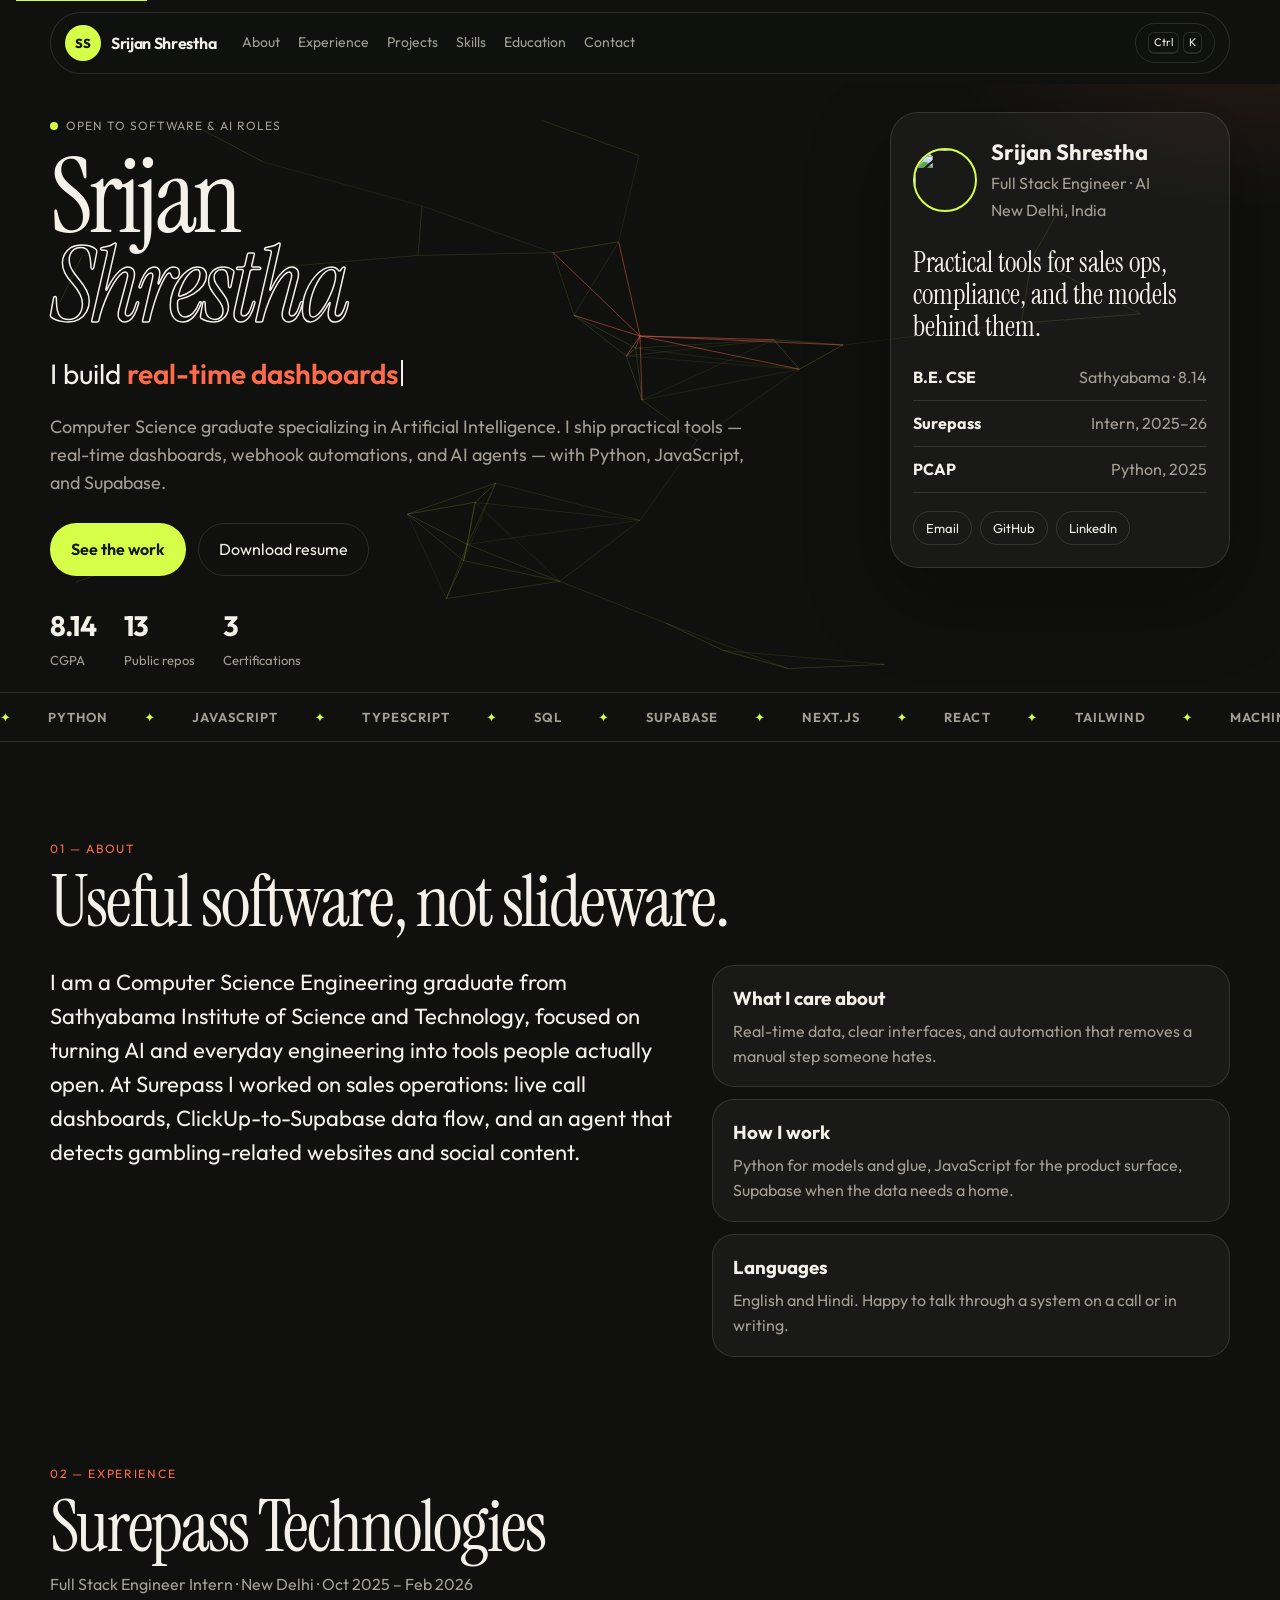
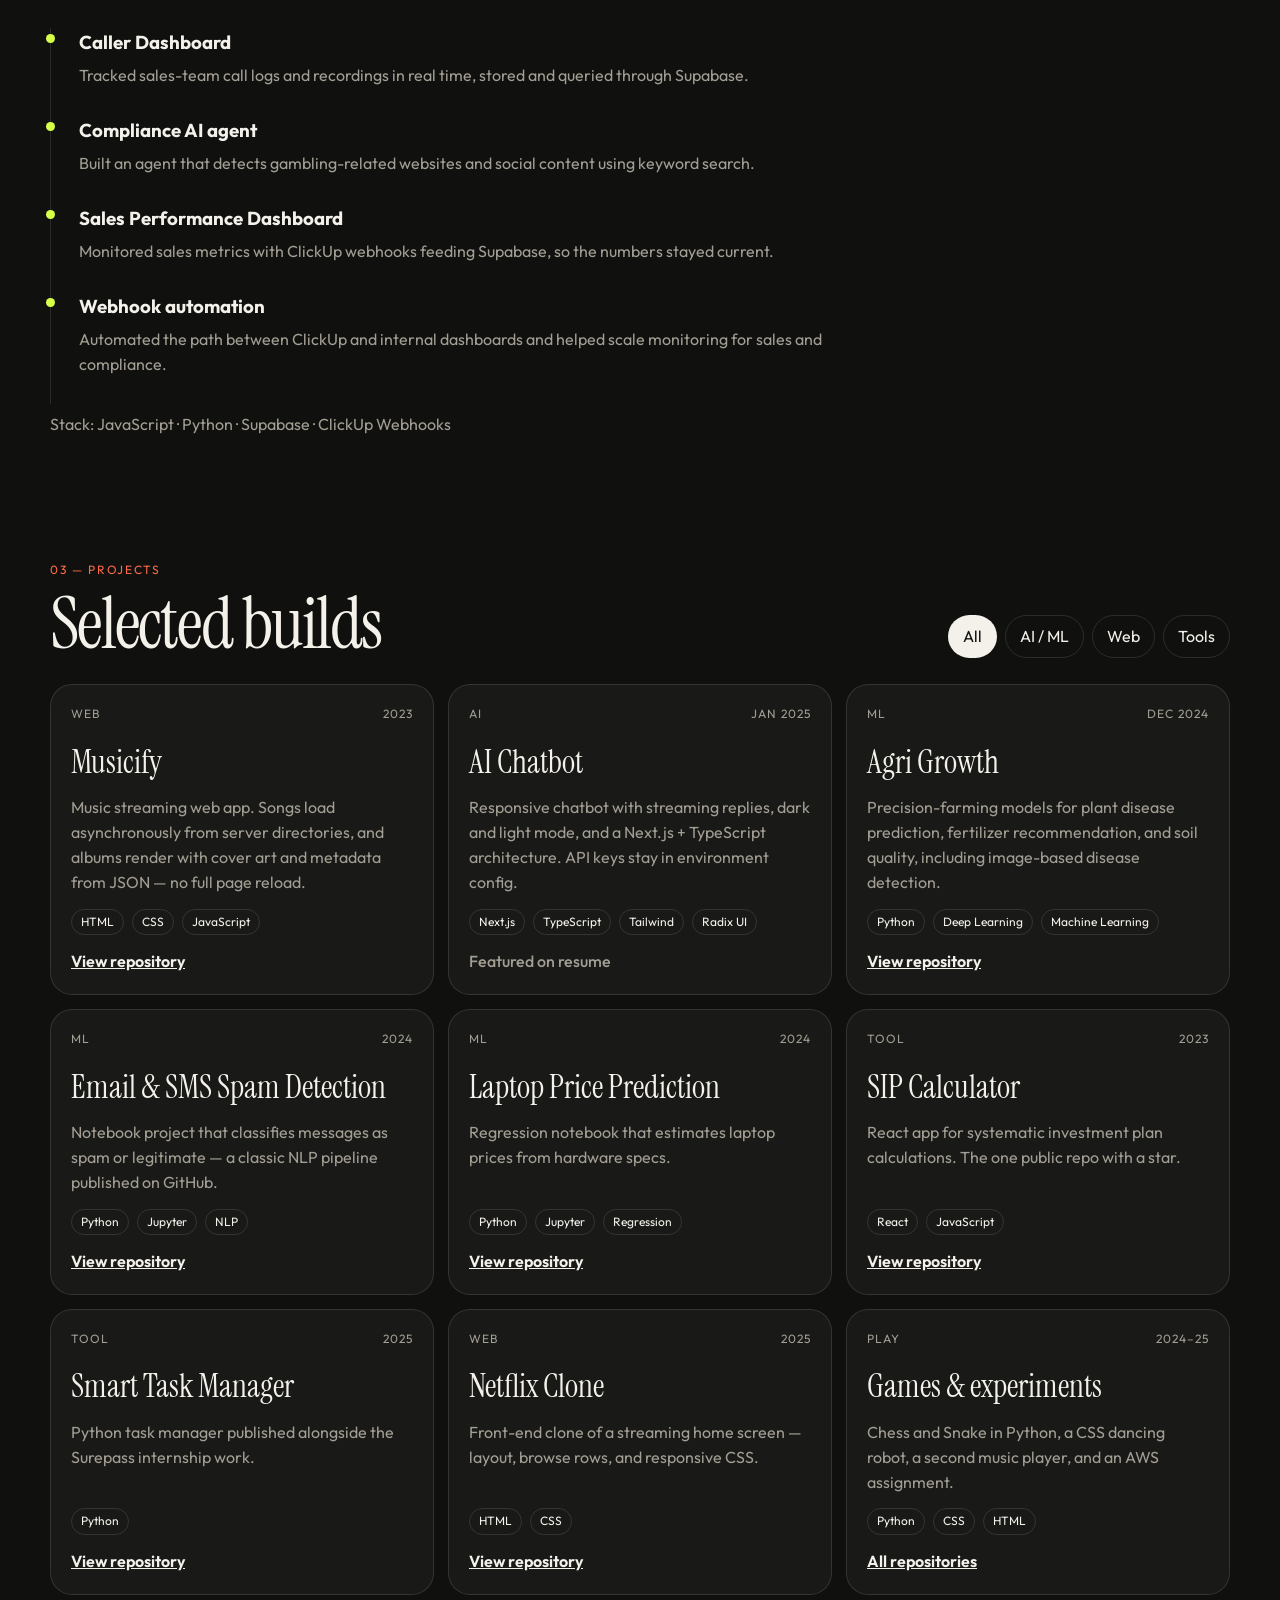
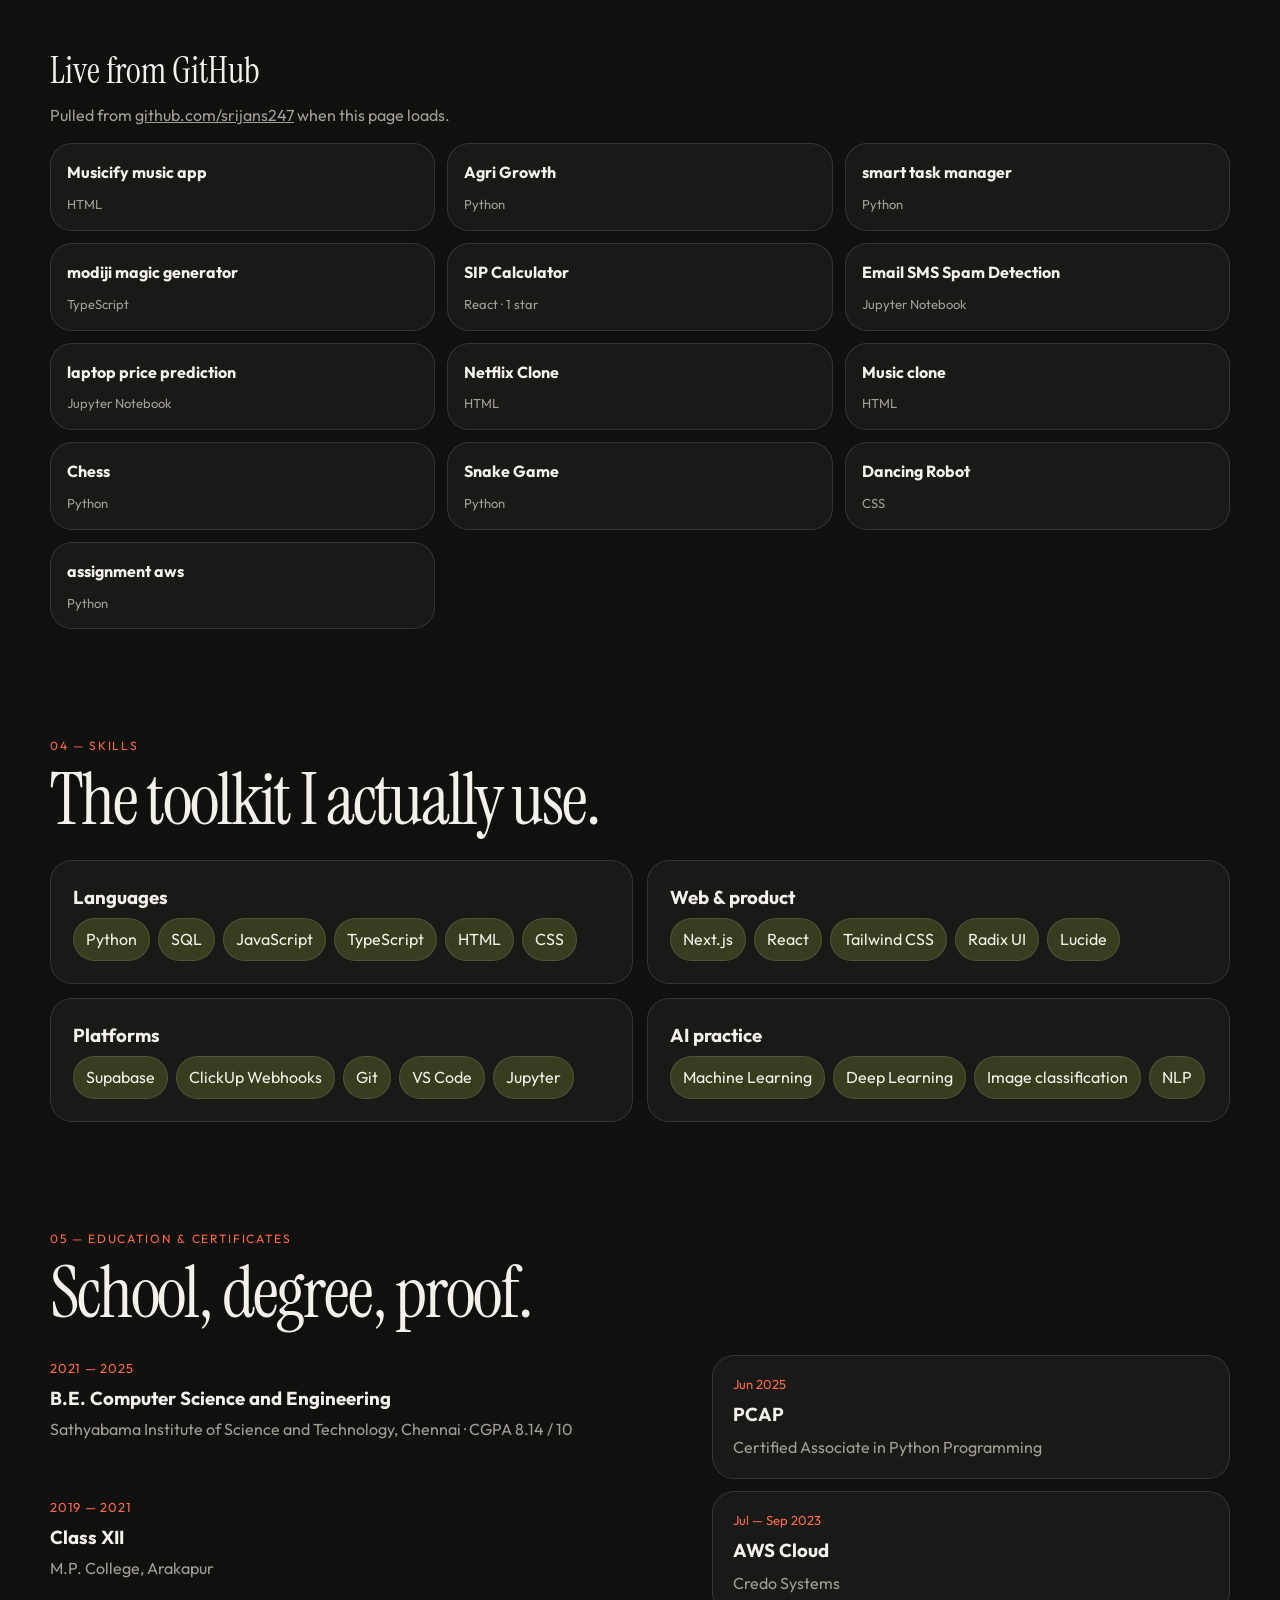
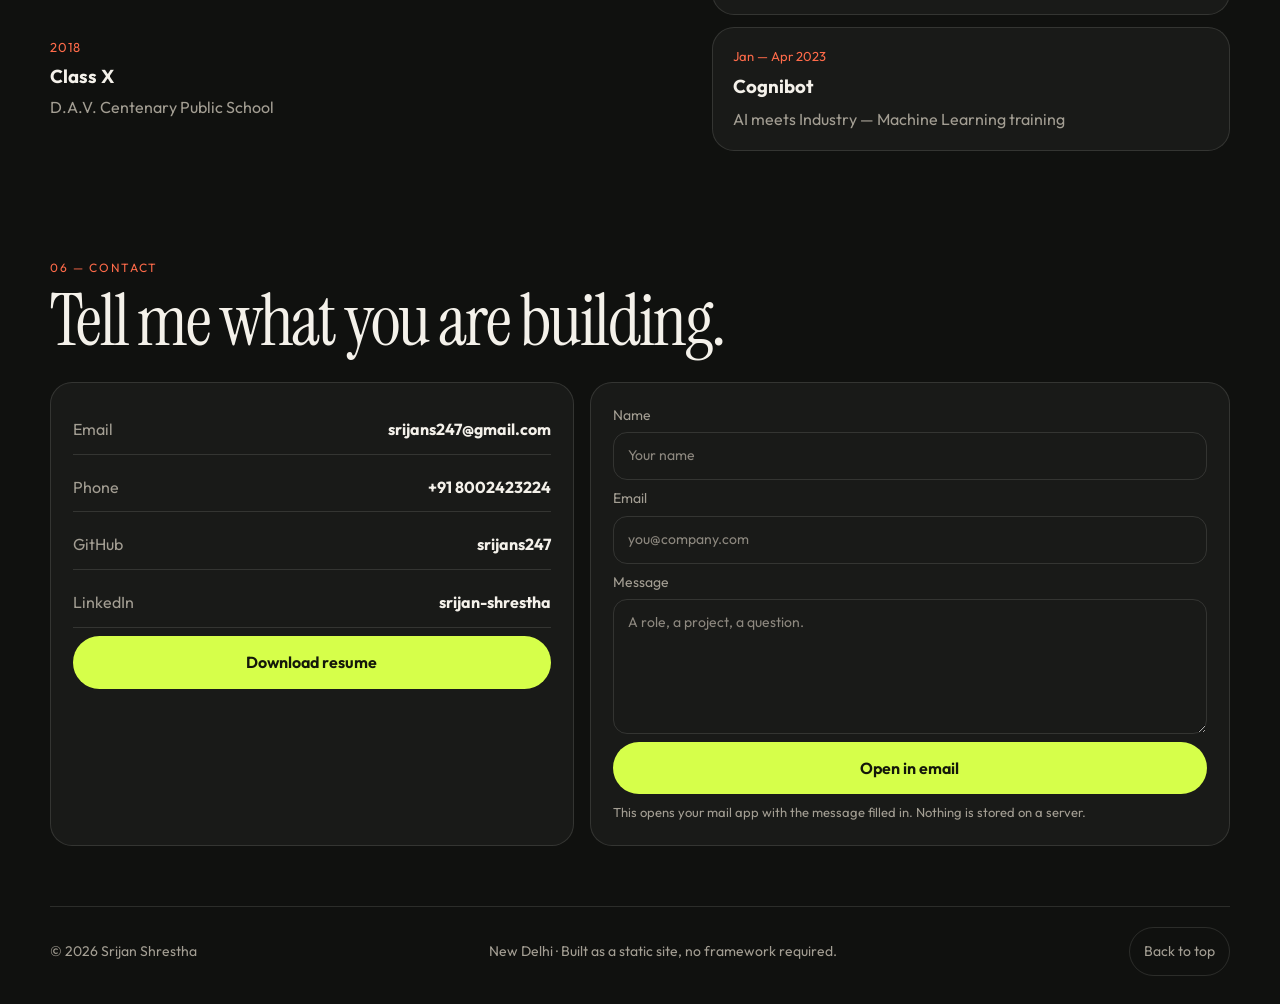
==== index.html @ e581939f "first commit" ====
<!DOCTYPE html>
<html lang="en" data-theme="dark">
  <head>
    <meta charset="UTF-8" />
    <meta name="viewport" content="width=device-width, initial-scale=1.0" />
    <meta
      name="description"
      content="Srijan Shrestha — Computer Science engineer specializing in AI, full-stack tools, and real-time dashboards. Portfolio, projects, and resume."
    />
    <meta name="author" content="Srijan Shrestha" />
    <meta property="og:title" content="Srijan Shrestha — Engineer & AI Builder" />
    <meta
      property="og:description"
      content="Full-stack intern at Surepass. AI tools, dashboards, and practical software."
    />
    <meta property="og:image" content="https://avatars.githubusercontent.com/u/121110633?v=4" />
    <title>Srijan Shrestha — Engineer & AI Builder</title>
    <link rel="icon" href="data:image/svg+xml,%3Csvg xmlns='http://www.w3.org/2000/svg' viewBox='0 0 64 64'%3E%3Crect width='64' height='64' rx='14' fill='%23111418'/%3E%3Ctext x='32' y='42' text-anchor='middle' font-family='Georgia' font-size='28' fill='%23d6ff4a'%3ESS%3C/text%3E%3C/svg%3E" />
    <link rel="preconnect" href="https://fonts.googleapis.com" />
    <link rel="preconnect" href="https://fonts.gstatic.com" crossorigin />
    <link
      href="https://fonts.googleapis.com/css2?family=Instrument+Serif:ital@0;1&family=Outfit:wght@300;400;500;600;700;800&display=swap"
      rel="stylesheet"
    />
    <link rel="stylesheet" href="style.css" />
  </head>
  <body>
    <div class="progress" id="progress" aria-hidden="true"></div>
    <a class="skip" href="#main">Skip to content</a>

    <header class="site-header">
    <div class="nav" id="nav">
      <a class="brand" href="#top" data-magnetic>
        <span class="brand-mark">SS</span>
        <span>Srijan Shrestha</span>
      </a>
      <button class="menu-btn" id="menuBtn" aria-expanded="false" aria-controls="navLinks">
        <span></span><span></span><span></span>
        <span class="sr">Menu</span>
      </button>
      <nav class="nav-links" id="navLinks">
        <a href="#about">About</a>
        <a href="#experience">Experience</a>
        <a href="#projects">Projects</a>
        <a href="#skills">Skills</a>
        <a href="#education">Education</a>
        <a href="#contact">Contact</a>
      </nav>
      <div class="nav-actions">
        <button class="icon-btn kbd-btn" id="cmdBtn" type="button" aria-label="Open command palette">
          <kbd>Ctrl</kbd><kbd>K</kbd>
        </button>
      </div>
    </div>
    </header>

    <main id="main">
      <section class="hero" id="top">
        <canvas id="field" aria-hidden="true"></canvas>
        <div class="hero-copy">
          <p class="eyebrow"><span class="pulse"></span> Open to software &amp; AI roles</p>
          <h1>
            <span class="line">Srijan</span>
            <span class="line outline">Shrestha</span>
          </h1>
          <p class="role">
            I build <span id="typed" class="typed"></span><span class="caret" aria-hidden="true"></span>
          </p>
          <p class="lede">
            Computer Science graduate specializing in Artificial Intelligence. I ship practical tools —
            real-time dashboards, webhook automations, and AI agents — with Python, JavaScript, and Supabase.
          </p>
          <div class="hero-cta">
            <a class="btn primary" href="#projects" data-magnetic>See the work</a>
            <a class="btn ghost" href="Srijan_Shrestha_Resume.pdf" download data-magnetic>Download resume</a>
          </div>
          <ul class="hero-meta">
            <li><strong data-count="8.14" data-decimals="2">8.14</strong><span>CGPA</span></li>
            <li><strong data-count="13">13</strong><span>Public repos</span></li>
            <li><strong data-count="3">3</strong><span>Certifications</span></li>
          </ul>
        </div>
        <aside class="hero-card tilt" data-tilt>
          <div class="id-row">
            <img
              src="https://avatars.githubusercontent.com/u/121110633?v=4"
              alt=""
              width="64"
              height="64"
            />
            <div>
              <p class="id-name">Srijan Shrestha</p>
              <p class="id-role">Full Stack Engineer · AI</p>
              <p class="id-loc">New Delhi, India</p>
            </div>
          </div>
          <p class="pull">Practical tools for sales ops, compliance, and the models behind them.</p>
          <ul class="mini-stats">
            <li><b>B.E. CSE</b><span>Sathyabama · 8.14</span></li>
            <li><b>Surepass</b><span>Intern, 2025–26</span></li>
            <li><b>PCAP</b><span>Python, 2025</span></li>
          </ul>
          <div class="id-links">
            <a href="mailto:srijans247@gmail.com">Email</a>
            <a href="https://github.com/srijans247" target="_blank" rel="noopener noreferrer">GitHub</a>
            <a href="https://www.linkedin.com/in/srijan-shrestha-77990b210" target="_blank" rel="noopener noreferrer">LinkedIn</a>
          </div>
        </aside>
      </section>

      <div class="marquee" aria-hidden="true">
        <div class="marquee-track">
          <span>Python</span><span>JavaScript</span><span>TypeScript</span><span>SQL</span>
          <span>Supabase</span><span>Next.js</span><span>React</span><span>Tailwind</span>
          <span>Machine Learning</span><span>ClickUp Webhooks</span><span>Git</span>
          <span>Python</span><span>JavaScript</span><span>TypeScript</span><span>SQL</span>
          <span>Supabase</span><span>Next.js</span><span>React</span><span>Tailwind</span>
          <span>Machine Learning</span><span>ClickUp Webhooks</span><span>Git</span>
        </div>
      </div>

      <section class="section" id="about">
        <div class="section-head">
          <p class="kicker">01 — About</p>
          <h2>Useful software, not slideware.</h2>
        </div>
        <div class="about-grid">
          <p class="about-lead reveal">
            I am a Computer Science Engineering graduate from Sathyabama Institute of Science and Technology,
            focused on turning AI and everyday engineering into tools people actually open. At Surepass I worked
            on sales operations: live call dashboards, ClickUp-to-Supabase data flow, and an agent that detects
            gambling-related websites and social content.
          </p>
          <div class="about-facts">
            <article class="fact reveal">
              <h3>What I care about</h3>
              <p>Real-time data, clear interfaces, and automation that removes a manual step someone hates.</p>
            </article>
            <article class="fact reveal">
              <h3>How I work</h3>
              <p>Python for models and glue, JavaScript for the product surface, Supabase when the data needs a home.</p>
            </article>
            <article class="fact reveal">
              <h3>Languages</h3>
              <p>English and Hindi. Happy to talk through a system on a call or in writing.</p>
            </article>
          </div>
        </div>
      </section>

      <section class="section" id="experience">
        <div class="section-head">
          <p class="kicker">02 — Experience</p>
          <h2>Surepass Technologies</h2>
          <p class="sub">Full Stack Engineer Intern · New Delhi · Oct 2025 – Feb 2026</p>
        </div>
        <ol class="timeline">
          <li class="reveal">
            <span class="dot"></span>
            <h3>Caller Dashboard</h3>
            <p>Tracked sales-team call logs and recordings in real time, stored and queried through Supabase.</p>
          </li>
          <li class="reveal">
            <span class="dot"></span>
            <h3>Compliance AI agent</h3>
            <p>Built an agent that detects gambling-related websites and social content using keyword search.</p>
          </li>
          <li class="reveal">
            <span class="dot"></span>
            <h3>Sales Performance Dashboard</h3>
            <p>Monitored sales metrics with ClickUp webhooks feeding Supabase, so the numbers stayed current.</p>
          </li>
          <li class="reveal">
            <span class="dot"></span>
            <h3>Webhook automation</h3>
            <p>Automated the path between ClickUp and internal dashboards and helped scale monitoring for sales and compliance.</p>
          </li>
        </ol>
        <p class="stack-line reveal">Stack: JavaScript · Python · Supabase · ClickUp Webhooks</p>
      </section>

      <section class="section" id="projects">
        <div class="section-head row">
          <div>
            <p class="kicker">03 — Projects</p>
            <h2>Selected builds</h2>
          </div>
          <div class="filters" role="group" aria-label="Filter projects">
            <button class="chip active" data-filter="all" type="button" aria-pressed="true">All</button>
            <button class="chip" data-filter="ai" type="button" aria-pressed="false">AI / ML</button>
            <button class="chip" data-filter="web" type="button" aria-pressed="false">Web</button>
            <button class="chip" data-filter="tools" type="button" aria-pressed="false">Tools</button>
          </div>
        </div>
        <div class="project-grid" id="projectGrid">
          <article class="project tilt reveal" data-tilt data-tags="web" data-title="Musicify">
            <div class="project-top">
              <span class="tag">Web</span>
              <span class="year">2023</span>
            </div>
            <h3>Musicify</h3>
            <p>Music streaming web app. Songs load asynchronously from server directories, and albums render with cover art and metadata from JSON — no full page reload.</p>
            <ul class="pills"><li>HTML</li><li>CSS</li><li>JavaScript</li></ul>
            <a class="text-link" href="https://github.com/srijans247/Musicify-music-app" target="_blank" rel="noopener noreferrer">View repository</a>
          </article>
          <article class="project tilt reveal" data-tilt data-tags="ai web" data-title="AI Chatbot">
            <div class="project-top">
              <span class="tag">AI</span>
              <span class="year">Jan 2025</span>
            </div>
            <h3>AI Chatbot</h3>
            <p>Responsive chatbot with streaming replies, dark and light mode, and a Next.js + TypeScript architecture. API keys stay in environment config.</p>
            <ul class="pills"><li>Next.js</li><li>TypeScript</li><li>Tailwind</li><li>Radix UI</li></ul>
            <span class="text-link muted-link">Featured on resume</span>
          </article>
          <article class="project tilt reveal" data-tilt data-tags="ai" data-title="Agri Growth">
            <div class="project-top">
              <span class="tag">ML</span>
              <span class="year">Dec 2024</span>
            </div>
            <h3>Agri Growth</h3>
            <p>Precision-farming models for plant disease prediction, fertilizer recommendation, and soil quality, including image-based disease detection.</p>
            <ul class="pills"><li>Python</li><li>Deep Learning</li><li>Machine Learning</li></ul>
            <a class="text-link" href="https://github.com/srijans247/Agri-Growth" target="_blank" rel="noopener noreferrer">View repository</a>
          </article>
          <article class="project tilt reveal" data-tilt data-tags="ai" data-title="Spam Detection">
            <div class="project-top">
              <span class="tag">ML</span>
              <span class="year">2024</span>
            </div>
            <h3>Email &amp; SMS Spam Detection</h3>
            <p>Notebook project that classifies messages as spam or legitimate — a classic NLP pipeline published on GitHub.</p>
            <ul class="pills"><li>Python</li><li>Jupyter</li><li>NLP</li></ul>
            <a class="text-link" href="https://github.com/srijans247/Email-SMS-Spam-Detection" target="_blank" rel="noopener noreferrer">View repository</a>
          </article>
          <article class="project tilt reveal" data-tilt data-tags="ai" data-title="Laptop Price Prediction">
            <div class="project-top">
              <span class="tag">ML</span>
              <span class="year">2024</span>
            </div>
            <h3>Laptop Price Prediction</h3>
            <p>Regression notebook that estimates laptop prices from hardware specs.</p>
            <ul class="pills"><li>Python</li><li>Jupyter</li><li>Regression</li></ul>
            <a class="text-link" href="https://github.com/srijans247/laptop-price-prediction" target="_blank" rel="noopener noreferrer">View repository</a>
          </article>
          <article class="project tilt reveal" data-tilt data-tags="tools web" data-title="SIP Calculator">
            <div class="project-top">
              <span class="tag">Tool</span>
              <span class="year">2023</span>
            </div>
            <h3>SIP Calculator</h3>
            <p>React app for systematic investment plan calculations. The one public repo with a star.</p>
            <ul class="pills"><li>React</li><li>JavaScript</li></ul>
            <a class="text-link" href="https://github.com/srijans247/SIP-Calculator" target="_blank" rel="noopener noreferrer">View repository</a>
          </article>
          <article class="project tilt reveal" data-tilt data-tags="tools" data-title="Smart Task Manager">
            <div class="project-top">
              <span class="tag">Tool</span>
              <span class="year">2025</span>
            </div>
            <h3>Smart Task Manager</h3>
            <p>Python task manager published alongside the Surepass internship work.</p>
            <ul class="pills"><li>Python</li></ul>
            <a class="text-link" href="https://github.com/srijans247/smart-task-manager" target="_blank" rel="noopener noreferrer">View repository</a>
          </article>
          <article class="project tilt reveal" data-tilt data-tags="web" data-title="Netflix Clone">
            <div class="project-top">
              <span class="tag">Web</span>
              <span class="year">2025</span>
            </div>
            <h3>Netflix Clone</h3>
            <p>Front-end clone of a streaming home screen — layout, browse rows, and responsive CSS.</p>
            <ul class="pills"><li>HTML</li><li>CSS</li></ul>
            <a class="text-link" href="https://github.com/srijans247/Netflix-Clone" target="_blank" rel="noopener noreferrer">View repository</a>
          </article>
          <article class="project tilt reveal" data-tilt data-tags="web tools" data-title="More builds">
            <div class="project-top">
              <span class="tag">Play</span>
              <span class="year">2024–25</span>
            </div>
            <h3>Games &amp; experiments</h3>
            <p>Chess and Snake in Python, a CSS dancing robot, a second music player, and an AWS assignment.</p>
            <ul class="pills"><li>Python</li><li>CSS</li><li>HTML</li></ul>
            <a class="text-link" href="https://github.com/srijans247?tab=repositories" target="_blank" rel="noopener noreferrer">All repositories</a>
          </article>
        </div>

        <div class="live-head">
          <h3>Live from GitHub</h3>
          <p>Pulled from <a href="https://github.com/srijans247" target="_blank" rel="noopener noreferrer">github.com/srijans247</a> when this page loads.</p>
        </div>
        <div class="repo-grid" id="repoGrid" aria-live="polite">
          <p class="repo-status">Loading repositories…</p>
        </div>
      </section>

      <section class="section" id="skills">
        <div class="section-head">
          <p class="kicker">04 — Skills</p>
          <h2>The toolkit I actually use.</h2>
        </div>
        <div class="skill-groups">
          <article class="skill-card reveal">
            <h3>Languages</h3>
            <div class="skill-cloud">
              <span>Python</span><span>SQL</span><span>JavaScript</span><span>TypeScript</span><span>HTML</span><span>CSS</span>
            </div>
          </article>
          <article class="skill-card reveal">
            <h3>Web &amp; product</h3>
            <div class="skill-cloud">
              <span>Next.js</span><span>React</span><span>Tailwind CSS</span><span>Radix UI</span><span>Lucide</span>
            </div>
          </article>
          <article class="skill-card reveal">
            <h3>Platforms</h3>
            <div class="skill-cloud">
              <span>Supabase</span><span>ClickUp Webhooks</span><span>Git</span><span>VS Code</span><span>Jupyter</span>
            </div>
          </article>
          <article class="skill-card reveal">
            <h3>AI practice</h3>
            <div class="skill-cloud">
              <span>Machine Learning</span><span>Deep Learning</span><span>Image classification</span><span>NLP</span>
            </div>
          </article>
        </div>
      </section>

      <section class="section" id="education">
        <div class="section-head">
          <p class="kicker">05 — Education &amp; certificates</p>
          <h2>School, degree, proof.</h2>
        </div>
        <div class="edu-layout">
          <ol class="edu-list">
            <li class="reveal">
              <span>2021 — 2025</span>
              <h3>B.E. Computer Science and Engineering</h3>
              <p>Sathyabama Institute of Science and Technology, Chennai · CGPA 8.14 / 10</p>
            </li>
            <li class="reveal">
              <span>2019 — 2021</span>
              <h3>Class XII</h3>
              <p>M.P. College, Arakapur</p>
            </li>
            <li class="reveal">
              <span>2018</span>
              <h3>Class X</h3>
              <p>D.A.V. Centenary Public School</p>
            </li>
          </ol>
          <div class="certs">
            <article class="cert reveal">
              <p>Jun 2025</p>
              <h3>PCAP</h3>
              <p>Certified Associate in Python Programming</p>
            </article>
            <article class="cert reveal">
              <p>Jul — Sep 2023</p>
              <h3>AWS Cloud</h3>
              <p>Credo Systems</p>
            </article>
            <article class="cert reveal">
              <p>Jan — Apr 2023</p>
              <h3>Cognibot</h3>
              <p>AI meets Industry — Machine Learning training</p>
            </article>
          </div>
        </div>
      </section>

      <section class="section contact" id="contact">
        <div class="section-head">
          <p class="kicker">06 — Contact</p>
          <h2>Tell me what you are building.</h2>
        </div>
        <div class="contact-grid">
          <div class="contact-card reveal">
            <a class="contact-row" href="mailto:srijans247@gmail.com">
              <span>Email</span>
              <strong>srijans247@gmail.com</strong>
            </a>
            <a class="contact-row" href="tel:+918002423224">
              <span>Phone</span>
              <strong>+91 8002423224</strong>
            </a>
            <a class="contact-row" href="https://github.com/srijans247" target="_blank" rel="noopener noreferrer">
              <span>GitHub</span>
              <strong>srijans247</strong>
            </a>
            <a class="contact-row" href="https://www.linkedin.com/in/srijan-shrestha-77990b210" target="_blank" rel="noopener noreferrer">
              <span>LinkedIn</span>
              <strong>srijan-shrestha</strong>
            </a>
            <a class="btn primary" href="Srijan_Shrestha_Resume.pdf" download>Download resume</a>
          </div>
          <form class="contact-form reveal" id="contactForm">
            <label>
              Name
              <input name="name" type="text" required autocomplete="name" placeholder="Your name" />
            </label>
            <label>
              Email
              <input name="email" type="email" required autocomplete="email" placeholder="you@company.com" />
            </label>
            <label>
              Message
              <textarea name="message" required rows="5" placeholder="A role, a project, a question."></textarea>
            </label>
            <button class="btn primary" type="submit">Open in email</button>
            <p class="form-note" id="formNote">This opens your mail app with the message filled in. Nothing is stored on a server.</p>
          </form>
        </div>
      </section>
    </main>

    <footer class="footer">
      <p>© <span id="year"></span> Srijan Shrestha</p>
      <p>New Delhi · Built as a static site, no framework required.</p>
      <button class="to-top" id="toTop" type="button">Back to top</button>
    </footer>

    <div class="palette" id="palette" hidden>
      <div class="palette-card" role="dialog" aria-modal="true" aria-label="Command palette">
        <input id="paletteInput" type="text" placeholder="Jump to a section or project…" autocomplete="off" />
        <ul id="paletteList"></ul>
        <p class="palette-hint"><kbd>↑</kbd><kbd>↓</kbd> move · <kbd>Enter</kbd> open · <kbd>Esc</kbd> close</p>
      </div>
    </div>

    <script src="script.js"></script>
  </body>
</html>
---- style.css ----
:root {
  --bg: #10110f;
  --bg-2: #181a16;
  --ink: #f4f1ea;
  --muted: #a39e93;
  --line: rgba(244, 241, 234, 0.12);
  --accent: #d6ff4a;
  --accent-ink: #14180a;
  --coral: #ff6b4a;
  --card: rgba(255, 255, 255, 0.04);
  --shadow: 0 30px 80px rgba(0, 0, 0, 0.35);
  --serif: "Instrument Serif", Georgia, serif;
  --sans: "Outfit", system-ui, sans-serif;
  --nav-h: 76px;
}

* { box-sizing: border-box; }
html { scroll-behavior: smooth; scroll-padding-top: 108px; }
body {
  margin: 0;
  background:
    radial-gradient(900px 500px at 10% -10%, rgba(214, 255, 74, 0.14), transparent 55%),
    radial-gradient(700px 420px at 100% 0%, rgba(255, 107, 74, 0.12), transparent 50%),
    var(--bg);
  color: var(--ink);
  font-family: var(--sans);
  line-height: 1.55;
}
img { max-width: 100%; display: block; }
a { color: inherit; }
button, input, textarea { font: inherit; color: inherit; }
.sr {
  position: absolute;
  width: 1px;
  height: 1px;
  overflow: hidden;
  clip: rect(0 0 0 0);
}

.skip {
  position: absolute;
  left: 16px;
  top: -40px;
  background: var(--accent);
  color: var(--accent-ink);
  padding: 8px 12px;
  z-index: 100;
}
.skip:focus { top: 12px; }

:focus-visible {
  outline: 2px solid var(--accent);
  outline-offset: 3px;
}

.progress {
  position: fixed;
  top: 0;
  left: 0;
  height: 3px;
  width: 0;
  background: linear-gradient(90deg, var(--accent), var(--coral));
  z-index: 80;
}

.site-header {
  position: sticky;
  top: 0;
  z-index: 40;
  background: #10110f;
  padding: 12px 0 10px;
}
.nav {
  position: relative;
  margin: 0 auto;
  width: min(1180px, calc(100% - 28px));
  display: flex;
  align-items: center;
  gap: 18px;
  padding: 10px 14px;
  border: 1px solid var(--line);
  border-radius: 999px;
  background: rgba(16, 17, 15, 0.94);
  -webkit-backdrop-filter: blur(16px);
  backdrop-filter: blur(16px);
}
.brand {
  display: flex;
  align-items: center;
  gap: 10px;
  text-decoration: none;
  font-weight: 650;
  letter-spacing: -0.02em;
}
.brand-mark {
  width: 36px;
  height: 36px;
  display: grid;
  place-items: center;
  border-radius: 50%;
  background: var(--accent);
  color: var(--accent-ink);
  font-weight: 800;
  font-size: 13px;
}
.nav-links {
  display: flex;
  gap: 18px;
  margin-left: 8px;
}
.nav-links a {
  text-decoration: none;
  color: var(--muted);
  font-size: 14px;
}
.nav-links a.active,
.nav-links a:hover { color: var(--ink); }
.nav-actions { margin-left: auto; display: flex; gap: 8px; align-items: center; }
.icon-btn, .menu-btn {
  border: 1px solid var(--line);
  background: transparent;
  border-radius: 999px;
  padding: 8px 12px;
  cursor: pointer;
}
.kbd-btn { display: flex; gap: 4px; }
kbd {
  font-family: var(--sans);
  font-size: 11px;
  border: 1px solid var(--line);
  border-bottom-width: 2px;
  border-radius: 6px;
  padding: 1px 5px;
}
.menu-btn {
  display: none;
  width: 42px;
  height: 42px;
  padding: 0;
  position: relative;
}
.menu-btn span:not(.sr) {
  position: absolute;
  left: 11px;
  right: 11px;
  height: 1.5px;
  background: var(--ink);
}
.menu-btn span:nth-child(1) { top: 15px; }
.menu-btn span:nth-child(2) { top: 20px; }
.menu-btn span:nth-child(3) { top: 25px; }

section[id] { scroll-margin-top: 108px; }
.hero {
  position: relative;
  width: min(1180px, calc(100% - 28px));
  margin: 28px auto 10px;
  display: grid;
  grid-template-columns: minmax(0, 1.25fr) minmax(260px, 340px);
  gap: 36px;
  align-items: start;
}
#field {
  position: absolute;
  inset: 0;
  width: 100%;
  height: 100%;
  z-index: 0;
  pointer-events: none;
}
.hero-copy { min-width: 0; }
.hero-copy, .hero-card { position: relative; z-index: 1; }
.eyebrow {
  display: inline-flex;
  align-items: center;
  gap: 8px;
  margin: 0 0 18px;
  color: var(--muted);
  letter-spacing: 0.08em;
  text-transform: uppercase;
  font-size: 12px;
}
.pulse {
  width: 8px;
  height: 8px;
  border-radius: 50%;
  background: var(--accent);
  box-shadow: 0 0 0 0 color-mix(in srgb, var(--accent) 70%, transparent);
  animation: ping 1.8s infinite;
}
@keyframes ping {
  70% { box-shadow: 0 0 0 10px transparent; }
  100% { box-shadow: 0 0 0 0 transparent; }
}
h1 {
  margin: 0;
  font-family: var(--serif);
  font-weight: 400;
  font-size: clamp(64px, 8.2vw, 124px);
  line-height: 0.84;
  letter-spacing: -0.04em;
}
h1 .line { display: block; }
h1 .outline {
  color: transparent;
  -webkit-text-stroke: 1.5px var(--ink);
  font-style: italic;
}
.role { font-size: clamp(20px, 2.4vw, 28px); margin: 22px 0 8px; min-height: 1.4em; }
.typed { color: var(--coral); font-weight: 600; }
.caret {
  display: inline-block;
  width: 2px;
  height: 0.9em;
  background: var(--ink);
  margin-left: 3px;
  transform: translateY(2px);
  animation: blink 1s steps(1) infinite;
}
@keyframes blink { 50% { opacity: 0; } }
.lede { max-width: 58ch; color: var(--muted); font-size: 18px; }
.hero-cta { display: flex; gap: 12px; flex-wrap: wrap; margin: 26px 0 28px; }
.btn {
  display: inline-flex;
  align-items: center;
  justify-content: center;
  text-decoration: none;
  border-radius: 999px;
  padding: 13px 20px;
  border: 1px solid var(--line);
  background: transparent;
  cursor: pointer;
  transition: transform 0.2s ease, background 0.2s ease;
}
.btn.primary { background: var(--accent); color: var(--accent-ink); border-color: transparent; font-weight: 650; }
.btn.ghost:hover, .btn.primary:hover { transform: translateY(-2px); }
.hero-meta {
  display: flex;
  gap: 28px;
  list-style: none;
  padding: 0;
  margin: 0;
}
.hero-meta strong { display: block; font-size: 28px; letter-spacing: -0.04em; }
.hero-meta span { color: var(--muted); font-size: 13px; }

.hero-card {
  background: var(--card);
  border: 1px solid var(--line);
  border-radius: 28px;
  padding: 22px;
  box-shadow: var(--shadow);
  transform-style: preserve-3d;
}
.id-row { display: flex; gap: 14px; align-items: center; }
.id-row img {
  width: 64px;
  height: 64px;
  border-radius: 50%;
  object-fit: cover;
  border: 2px solid var(--accent);
}
.id-name { margin: 0; font-size: 22px; font-weight: 700; }
.id-role, .id-loc { margin: 2px 0; color: var(--muted); }
.pull {
  font-family: var(--serif);
  font-size: 28px;
  line-height: 1.15;
  margin: 22px 0;
}
.mini-stats { list-style: none; margin: 0 0 18px; padding: 0; display: grid; gap: 10px; }
.mini-stats li {
  display: flex;
  justify-content: space-between;
  gap: 12px;
  padding-bottom: 10px;
  border-bottom: 1px solid var(--line);
}
.mini-stats span { color: var(--muted); }
.id-links { display: flex; gap: 8px; }
.id-links a {
  text-decoration: none;
  border: 1px solid var(--line);
  border-radius: 999px;
  padding: 6px 12px;
  font-size: 13px;
}
.id-links a:hover { background: var(--accent); color: var(--accent-ink); }

.marquee {
  margin: 20px 0 10px;
  border-block: 1px solid var(--line);
  overflow: hidden;
  padding: 14px 0;
}
.marquee-track {
  display: flex;
  gap: 36px;
  width: max-content;
  animation: slide 28s linear infinite;
  font-weight: 650;
  letter-spacing: 0.08em;
  text-transform: uppercase;
  font-size: 13px;
  color: var(--muted);
}
.marquee-track span::before { content: "✦"; margin-right: 36px; color: var(--accent); }
@keyframes slide { to { transform: translateX(-50%); } }

.section {
  width: min(1180px, calc(100% - 28px));
  margin: 0 auto;
  padding: 88px 0 20px;
}
.section-head h2 {
  font-family: var(--serif);
  font-size: clamp(40px, 6vw, 72px);
  font-weight: 400;
  letter-spacing: -0.03em;
  margin: 0;
  line-height: 0.95;
}
.kicker {
  color: var(--coral);
  letter-spacing: 0.14em;
  text-transform: uppercase;
  font-size: 12px;
  margin: 0 0 10px;
}
.sub { color: var(--muted); margin-top: 10px; }
.section-head.row {
  display: flex;
  justify-content: space-between;
  gap: 20px;
  align-items: end;
  flex-wrap: wrap;
}

.about-grid { display: grid; grid-template-columns: 1.1fr 0.9fr; gap: 28px; margin-top: 28px; }
.about-lead { font-size: 22px; margin: 0; }
.about-facts { display: grid; gap: 12px; }
.fact, .skill-card, .cert, .contact-card, .contact-form, .project, .repo {
  background: var(--card);
  border: 1px solid var(--line);
  border-radius: 22px;
}
.fact { padding: 18px 20px; }
.fact h3, .skill-card h3, .cert h3 { margin: 0 0 6px; }
.fact p, .cert p { margin: 0; color: var(--muted); }

.timeline { list-style: none; margin: 32px 0 0; padding: 0; display: grid; gap: 0; }
.timeline li {
  position: relative;
  padding: 0 0 28px 28px;
  border-left: 1px solid var(--line);
}
.timeline h3 { margin: 0 0 6px; }
.timeline p { margin: 0; color: var(--muted); max-width: 70ch; }
.dot {
  position: absolute;
  left: -5px;
  top: 6px;
  width: 9px;
  height: 9px;
  border-radius: 50%;
  background: var(--accent);
}
.stack-line { color: var(--muted); margin-top: 8px; }

.filters { display: flex; gap: 8px; flex-wrap: wrap; }
.chip {
  border-radius: 999px;
  border: 1px solid var(--line);
  background: transparent;
  padding: 8px 14px;
  cursor: pointer;
}
.chip.active { background: var(--ink); color: var(--bg); }
.project-grid {
  margin-top: 26px;
  display: grid;
  grid-template-columns: repeat(3, 1fr);
  gap: 14px;
}
.project {
  padding: 20px;
  min-height: 250px;
  display: flex;
  flex-direction: column;
  transition: opacity 0.25s ease, transform 0.25s ease;
  transform-style: preserve-3d;
}
.project.hide { display: none; }
.project-top, .pills { display: flex; justify-content: space-between; gap: 8px; }
.tag, .year { font-size: 12px; letter-spacing: 0.08em; text-transform: uppercase; color: var(--muted); }
.project h3 { font-family: var(--serif); font-size: 32px; font-weight: 400; margin: 14px 0 8px; }
.project p { color: var(--muted); margin: 0 0 14px; flex: 1; }
.pills { list-style: none; padding: 0; margin: 0 0 14px; justify-content: flex-start; flex-wrap: wrap; }
.pills li {
  border: 1px solid var(--line);
  border-radius: 999px;
  padding: 3px 9px;
  font-size: 12px;
}
.text-link { color: var(--ink); font-weight: 650; }
.muted-link { color: var(--muted); font-weight: 500; }

.live-head { margin-top: 48px; }
.live-head h3 { font-family: var(--serif); font-size: 36px; font-weight: 400; margin: 0 0 4px; }
.live-head p { color: var(--muted); margin: 0; }
.repo-grid {
  margin-top: 16px;
  display: grid;
  grid-template-columns: repeat(3, 1fr);
  gap: 12px;
}
.repo {
  padding: 16px 16px 14px;
  text-decoration: none;
  display: block;
  transition: transform 0.2s ease, border-color 0.2s;
}
.repo:hover { transform: translateY(-3px); border-color: var(--accent); }
.repo strong { display: block; margin-bottom: 6px; }
.repo span { color: var(--muted); font-size: 13px; }
.repo-status { color: var(--muted); grid-column: 1 / -1; }

.skill-groups {
  margin-top: 26px;
  display: grid;
  grid-template-columns: 1fr 1fr;
  gap: 14px;
}
.skill-card { padding: 22px; }
.skill-cloud { display: flex; flex-wrap: wrap; gap: 8px; }
.skill-cloud span {
  padding: 8px 12px;
  border-radius: 999px;
  background: color-mix(in srgb, var(--accent) 16%, transparent);
  border: 1px solid var(--line);
  transition: transform 0.2s ease;
}
.skill-cloud span:hover { transform: translateY(-3px) rotate(-2deg); }

.edu-layout { margin-top: 28px; display: grid; grid-template-columns: 1.1fr 0.9fr; gap: 28px; }
.edu-list { list-style: none; margin: 0; padding: 0; display: grid; gap: 22px; }
.edu-list span { color: var(--coral); font-size: 13px; letter-spacing: 0.06em; }
.edu-list h3 { margin: 4px 0; }
.edu-list p { margin: 0; color: var(--muted); }
.certs { display: grid; gap: 12px; }
.cert { padding: 18px 20px; }
.cert p:first-child { color: var(--coral); font-size: 13px; margin-bottom: 6px; }

.contact-grid { margin-top: 26px; display: grid; grid-template-columns: 0.9fr 1.1fr; gap: 16px; }
.contact-card, .contact-form { padding: 22px; display: grid; gap: 8px; align-content: start; }
.contact-row {
  display: flex;
  justify-content: space-between;
  gap: 12px;
  text-decoration: none;
  padding: 12px 0;
  border-bottom: 1px solid var(--line);
}
.contact-row span { color: var(--muted); }
.contact-form label { display: grid; gap: 6px; font-size: 14px; color: var(--muted); }
.contact-form input, .contact-form textarea {
  border: 1px solid var(--line);
  background: transparent;
  border-radius: 14px;
  padding: 12px 14px;
  outline: none;
}
.contact-form input:focus, .contact-form textarea:focus { border-color: var(--accent); }
.contact-form input::placeholder, .contact-form textarea::placeholder { color: #8d887f; }
.contact-row strong { overflow-wrap: anywhere; text-align: right; }
.mini-stats b, .mini-stats span { min-width: 0; }
.form-note { color: var(--muted); font-size: 13px; margin: 0; }

.footer {
  width: min(1180px, calc(100% - 28px));
  margin: 40px auto 28px;
  padding-top: 20px;
  border-top: 1px solid var(--line);
  display: flex;
  justify-content: space-between;
  gap: 12px;
  flex-wrap: wrap;
  color: var(--muted);
  font-size: 14px;
}
.to-top {
  border: 1px solid var(--line);
  background: transparent;
  border-radius: 999px;
  padding: 8px 14px;
  cursor: pointer;
}

.reveal { opacity: 0; transform: translateY(18px); animation: rise 0.7s ease forwards; }
.reveal:nth-child(2) { animation-delay: 0.08s; }
.reveal:nth-child(3) { animation-delay: 0.16s; }
@keyframes rise { to { opacity: 1; transform: none; } }

.palette {
  position: fixed;
  inset: 0;
  background: rgba(0, 0, 0, 0.55);
  z-index: 90;
  display: grid;
  align-items: start;
  justify-items: center;
  padding-top: 12vh;
}
.palette[hidden] { display: none; }
.palette-card {
  width: min(560px, calc(100% - 24px));
  background: var(--bg-2);
  border: 1px solid var(--line);
  border-radius: 20px;
  padding: 14px;
  box-shadow: var(--shadow);
}
.palette-card input {
  width: 100%;
  border: 0;
  background: transparent;
  padding: 10px 8px 12px;
  outline: none;
  font-size: 18px;
}
.palette-card ul { list-style: none; margin: 0; padding: 0; max-height: 320px; overflow: auto; }
.palette-card li button {
  width: 100%;
  text-align: left;
  background: transparent;
  border: 0;
  border-radius: 12px;
  padding: 10px 12px;
  cursor: pointer;
}
.palette-card li button.active,
.palette-card li button:hover { background: color-mix(in srgb, var(--accent) 20%, transparent); }
.palette-hint { color: var(--muted); font-size: 12px; margin: 8px 4px 2px; }

@media (max-width: 1200px) {
  .nav-links { gap: 12px; }
  .nav-actions { display: none; }
}

@media (max-width: 860px) {
  .hero, .about-grid, .project-grid, .repo-grid, .skill-groups, .edu-layout, .contact-grid {
    grid-template-columns: 1fr;
  }
  .pull { font-size: 24px; }
  .kbd-btn { display: none; }
  .menu-btn { display: inline-block; margin-left: auto; }
  .nav-links {
    display: none;
    position: absolute;
    top: 68px;
    left: 0;
    right: 0;
    flex-direction: column;
    padding: 14px;
    border-radius: 20px;
    border: 1px solid var(--line);
    background: var(--bg-2);
  }
  .nav-links.open { display: flex; }
  .nav { flex-wrap: wrap; border-radius: 24px; }
  h1 { font-size: clamp(56px, 16vw, 88px); }
}

@media (prefers-reduced-motion: reduce) {
  *, *::before, *::after {
    animation: none !important;
    transition: none !important;
  }
  .reveal { opacity: 1; transform: none; }
  html { scroll-behavior: auto; }
}
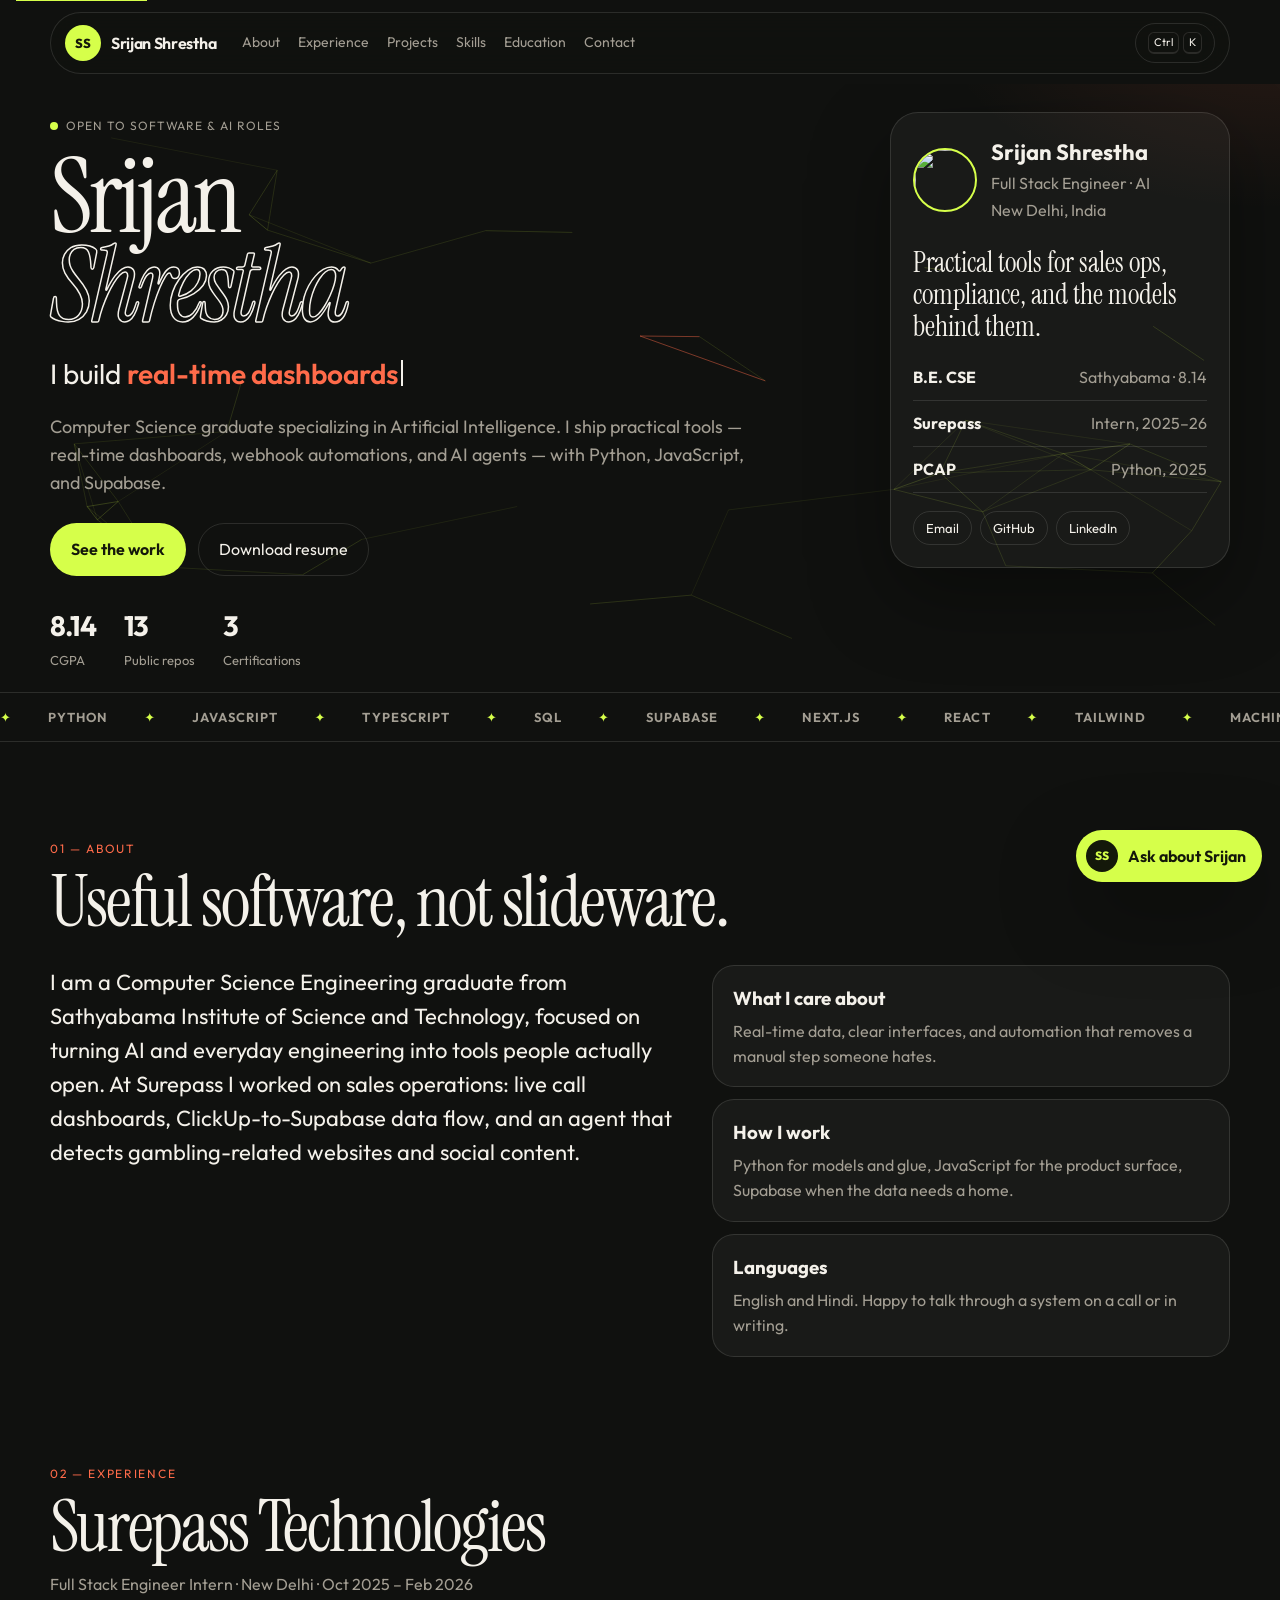
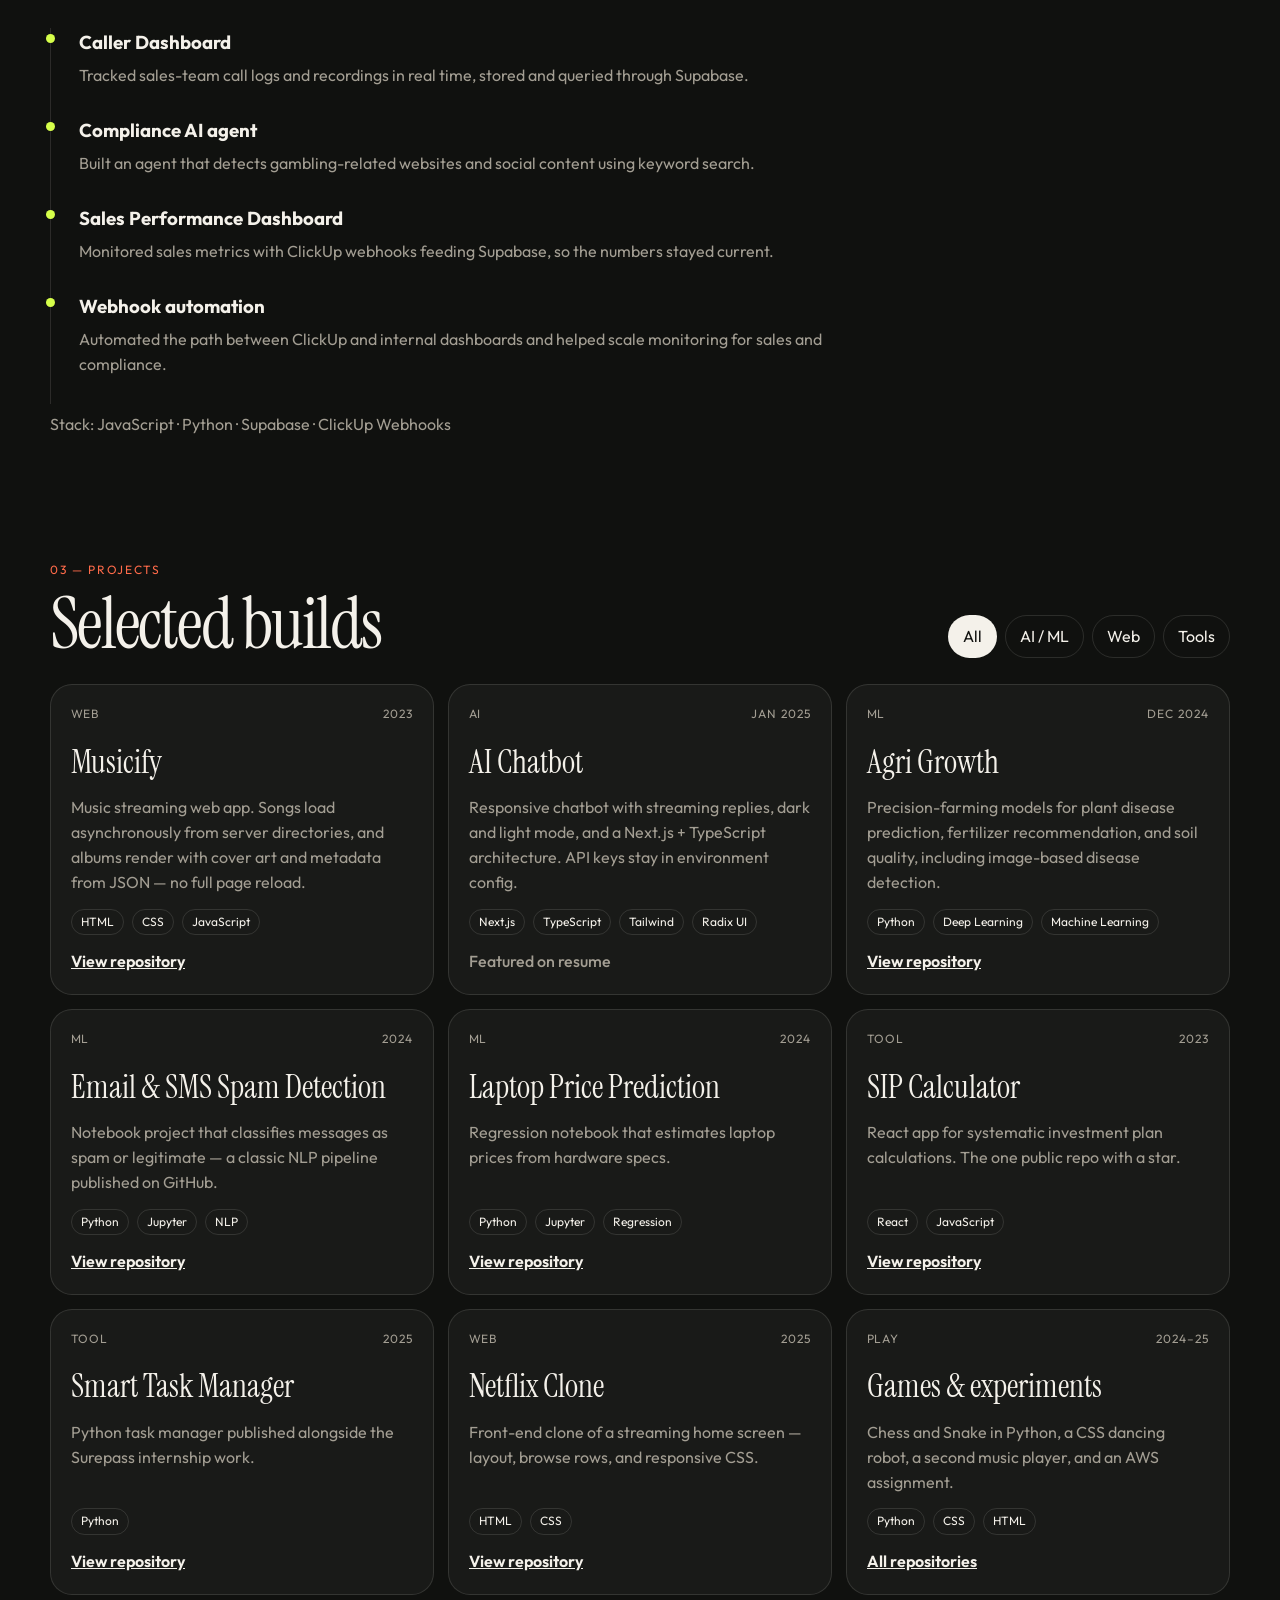
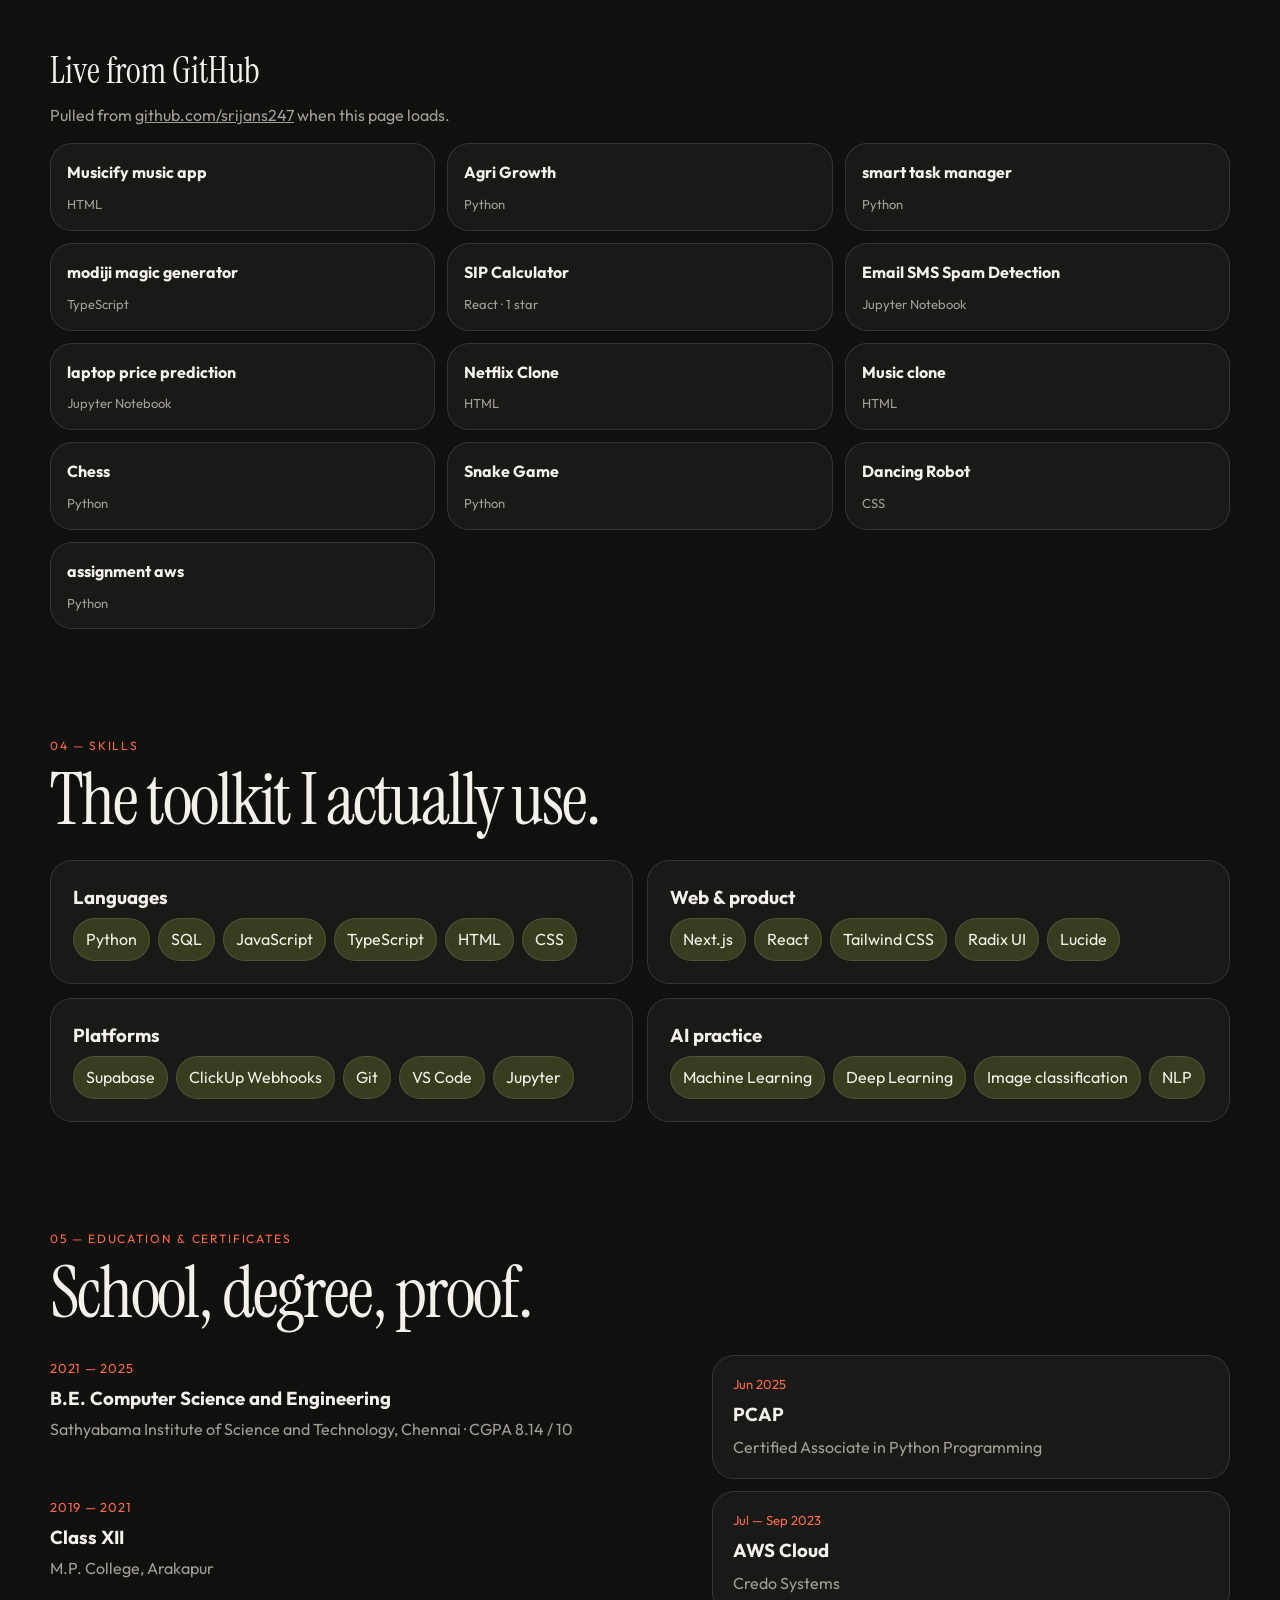
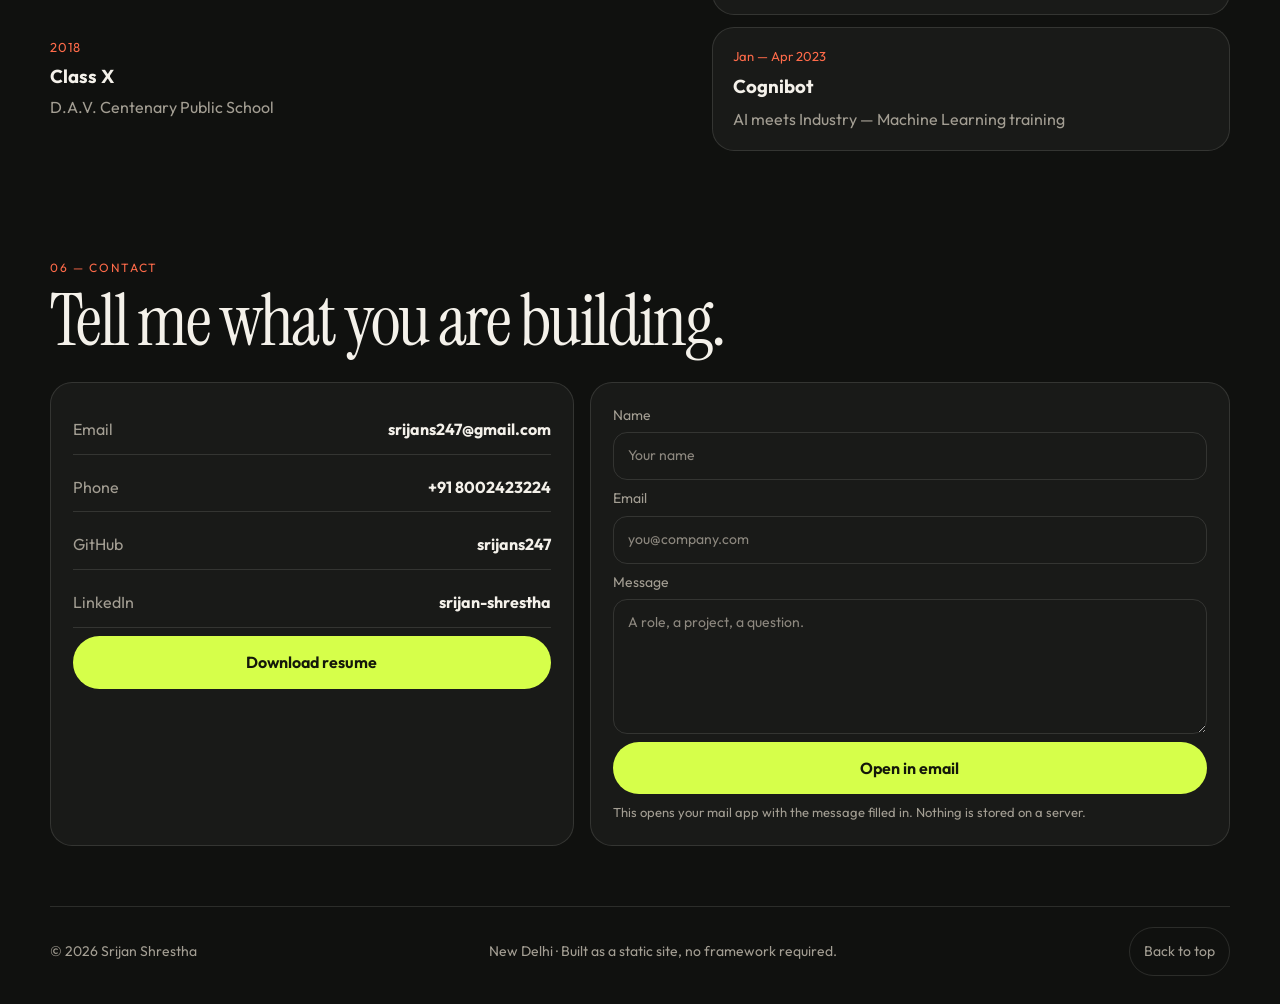
==== commit 92e0eb76: "Added bot" ====
--- a/index.html
+++ b/index.html
@@ -429,6 +429,30 @@
       </div>
     </div>
 
+    <div class="ask" id="ask">
+      <section class="ask-panel" id="askPanel" hidden aria-labelledby="askTitle">
+        <header class="ask-head">
+          <div>
+            <p class="ask-kicker">Portfolio assistant</p>
+            <h2 id="askTitle">Ask about Srijan</h2>
+          </div>
+          <button class="ask-close" id="askClose" type="button" aria-label="Close chat">×</button>
+        </header>
+        <div class="ask-log" id="askLog" role="log" aria-live="polite" aria-relevant="additions"></div>
+        <div class="ask-suggestions" id="askSuggestions"></div>
+        <form class="ask-form" id="askForm">
+          <label class="sr" for="askInput">Your question</label>
+          <input id="askInput" type="text" maxlength="400" placeholder="Experience, projects, skills, contact…" autocomplete="off" />
+          <button class="btn primary" type="submit">Send</button>
+        </form>
+        <p class="ask-note">Answers use only the public details on this page. Nothing is sent to a server.</p>
+      </section>
+      <button class="ask-launch" id="askLaunch" type="button" aria-expanded="false" aria-controls="askPanel">
+        <span class="ask-mark" aria-hidden="true">SS</span>
+        Ask about Srijan
+      </button>
+    </div>
+
     <script src="script.js"></script>
   </body>
 </html>
--- a/style.css
+++ b/style.css
@@ -541,6 +541,157 @@
 .palette-card li button.active,
 .palette-card li button:hover { background: color-mix(in srgb, var(--accent) 20%, transparent); }
 .palette-hint { color: var(--muted); font-size: 12px; margin: 8px 4px 2px; }
+
+.ask {
+  position: fixed;
+  right: 18px;
+  bottom: 18px;
+  z-index: 70;
+  display: flex;
+  flex-direction: column;
+  align-items: flex-end;
+  gap: 10px;
+}
+.ask-launch {
+  display: inline-flex;
+  align-items: center;
+  gap: 10px;
+  border: 0;
+  border-radius: 999px;
+  padding: 10px 16px 10px 10px;
+  background: var(--accent);
+  color: var(--accent-ink);
+  font-weight: 650;
+  cursor: pointer;
+  box-shadow: var(--shadow);
+}
+.ask-mark {
+  width: 32px;
+  height: 32px;
+  display: grid;
+  place-items: center;
+  border-radius: 50%;
+  background: var(--accent-ink);
+  color: var(--accent);
+  font-size: 12px;
+  font-weight: 800;
+}
+.ask-panel {
+  width: min(400px, calc(100vw - 28px));
+  height: min(560px, calc(100vh - 120px));
+  display: flex;
+  flex-direction: column;
+  border: 1px solid var(--line);
+  border-radius: 22px;
+  background: #161814;
+  box-shadow: var(--shadow);
+  overflow: hidden;
+}
+.ask-panel[hidden] { display: none; }
+.ask-head {
+  display: flex;
+  justify-content: space-between;
+  gap: 12px;
+  align-items: flex-start;
+  padding: 16px 14px 12px 16px;
+  border-bottom: 1px solid var(--line);
+}
+.ask-kicker {
+  margin: 0;
+  color: var(--accent);
+  font-size: 12px;
+  letter-spacing: 0.08em;
+  text-transform: uppercase;
+}
+.ask-head h2 {
+  margin: 2px 0 0;
+  font-family: var(--serif);
+  font-size: 28px;
+  font-weight: 400;
+}
+.ask-close {
+  border: 1px solid var(--line);
+  background: transparent;
+  width: 34px;
+  height: 34px;
+  border-radius: 50%;
+  cursor: pointer;
+  font-size: 20px;
+  line-height: 1;
+}
+.ask-log {
+  flex: 1;
+  overflow: auto;
+  padding: 14px;
+  display: flex;
+  flex-direction: column;
+  gap: 10px;
+}
+.ask-msg {
+  max-width: 92%;
+  margin: 0;
+  padding: 10px 12px;
+  border-radius: 16px;
+  white-space: pre-wrap;
+  font-size: 14.5px;
+  line-height: 1.5;
+}
+.ask-msg.bot {
+  align-self: flex-start;
+  background: rgba(255, 255, 255, 0.05);
+  border: 1px solid var(--line);
+}
+.ask-msg.user {
+  align-self: flex-end;
+  background: var(--accent);
+  color: var(--accent-ink);
+}
+.ask-msg a { color: var(--accent); }
+.ask-msg.user a { color: var(--accent-ink); }
+.ask-suggestions {
+  display: flex;
+  gap: 8px;
+  overflow-x: auto;
+  padding: 0 14px 10px;
+}
+.ask-suggestions button {
+  flex: 0 0 auto;
+  border: 1px solid var(--line);
+  background: transparent;
+  color: var(--muted);
+  border-radius: 999px;
+  padding: 6px 10px;
+  font-size: 12.5px;
+  cursor: pointer;
+}
+.ask-suggestions button:hover { color: var(--ink); border-color: var(--accent); }
+.ask-form {
+  display: flex;
+  gap: 8px;
+  padding: 0 12px 8px;
+}
+.ask-form input {
+  flex: 1;
+  min-width: 0;
+  border: 1px solid var(--line);
+  background: transparent;
+  border-radius: 14px;
+  padding: 11px 12px;
+  outline: none;
+}
+.ask-form input:focus { border-color: var(--accent); }
+.ask-form .btn { padding: 11px 14px; }
+.ask-note {
+  margin: 0;
+  padding: 0 14px 12px;
+  color: var(--muted);
+  font-size: 11.5px;
+}
+@media (max-width: 860px) {
+  .ask { right: 12px; bottom: 12px; }
+  .ask-launch { padding-right: 14px; }
+  .ask-panel { height: min(70vh, 560px); }
+}
 
 @media (max-width: 1200px) {
   .nav-links { gap: 12px; }
